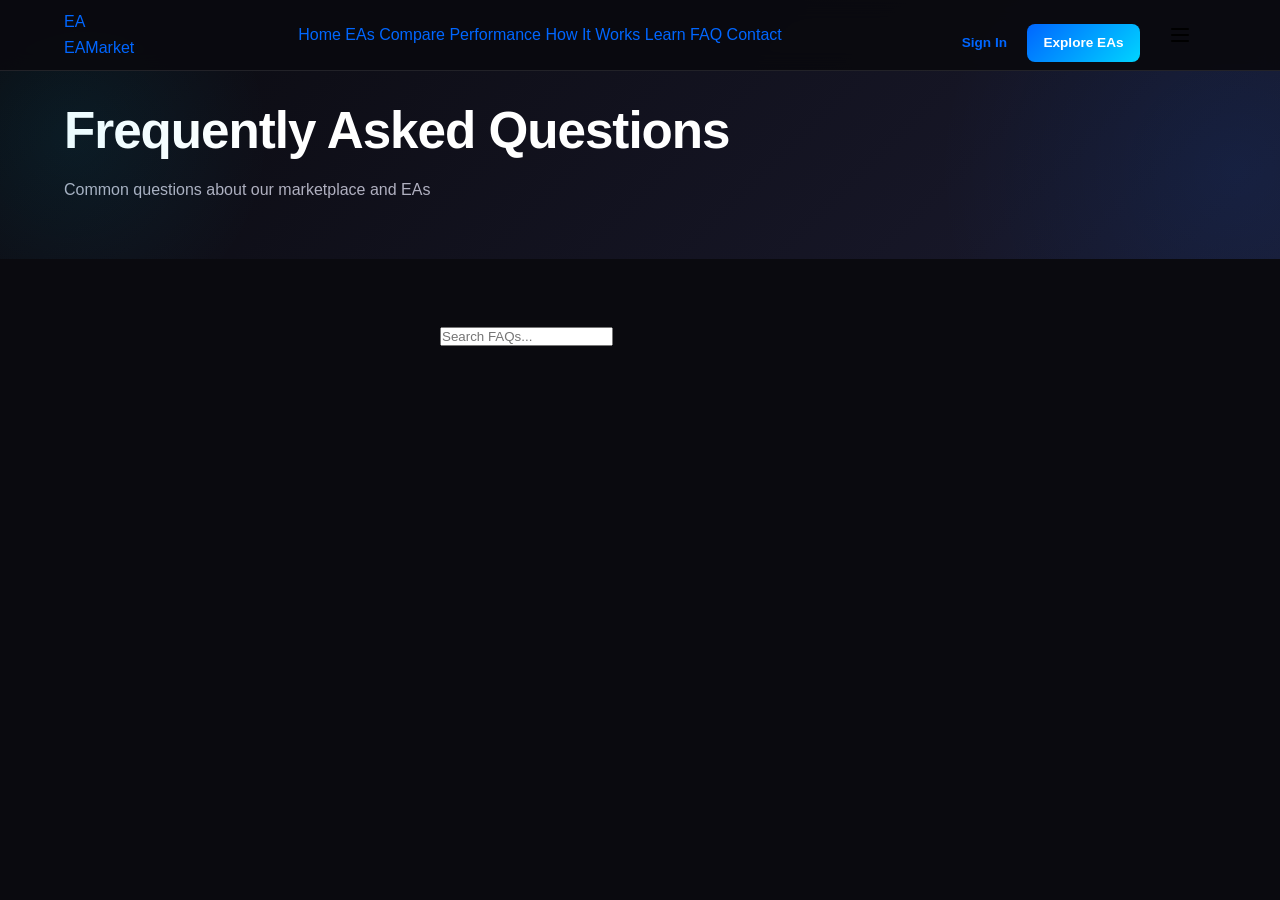
==== faq.html @ bbe986e0 "Create faq.html" ====
<!DOCTYPE html>
<html lang="en">
<head>
    <meta charset="UTF-8">
    <meta name="viewport" content="width=device-width, initial-scale=1.0">
    <title>FAQ - EA Marketplace</title>
    <meta name="description" content="Frequently asked questions about our Expert Advisors.">
    <link rel="stylesheet" href="css/style.css">
    <link rel="stylesheet" href="css/components.css">
</head>
<body>
    <!-- Navigation -->
    <nav class="navbar" id="navbar">
        <div class="container navbar-container">
            <div class="navbar-brand">
                <a href="index.html" class="flex items-center gap-2">
                    <div class="navbar-logo">EA</div>
                    <span class="navbar-brand-text">EAMarket</span>
                </a>
            </div>
            
            <div class="navbar-menu" id="navbarMenu">
                <a href="index.html" class="navbar-link">Home</a>
                <a href="eas.html" class="navbar-link">EAs</a>
                <a href="compare.html" class="navbar-link">Compare</a>
                <a href="performance.html" class="navbar-link">Performance</a>
                <a href="how-it-works.html" class="navbar-link">How It Works</a>
                <a href="learn.html" class="navbar-link">Learn</a>
                <a href="faq.html" class="navbar-link">FAQ</a>
                <a href="contact.html" class="navbar-link">Contact</a>
            </div>
            
            <div class="navbar-actions">
                <a href="account/dashboard.html" class="btn btn-ghost btn-sm" data-sign-in>Sign In</a>
                <a href="eas.html" class="btn btn-primary btn-sm">Explore EAs</a>
                <button class="btn btn-ghost btn-icon mobile-menu-toggle">
                    <svg width="24" height="24" viewBox="0 0 24 24" fill="none">
                        <path d="M4 6h16M4 12h16M4 18h16" stroke="currentColor" stroke-width="2" stroke-linecap="round"/>
                    </svg>
                </button>
            </div>
        </div>
    </nav>

    <!-- FAQ Header -->
    <section class="hero" style="padding-top:100px;padding-bottom:40px;">
        <div class="container">
            <h1>Frequently Asked Questions</h1>
            <p class="text-secondary">Common questions about our marketplace and EAs</p>
        </div>
    </section>

    <!-- FAQ Section -->
    <section class="section">
        <div class="container">
            <div class="search-input mb-8" style="max-width:400px;margin:0 auto;">
                <input type="text" id="faqSearch" placeholder="Search FAQs..." oninput="filterFAQs()">
            </div>
            
            <div class="faq-list" id="faqList">
                <!-- FAQs loaded dynamically -->
            </div>
        </div>
    </section>

    <!-- Footer -->
    <footer class="footer">
        <div class="container">
            <div class="footer-bottom">
                <p class
---- css/style.css ----
/* Global Styles */
:root {
    --primary: #0066FF;
    --primary-dark: #0052CC;
    --secondary: #00D4FF;
    --success: #00C853;
    --warning: #FFB300;
    --danger: #FF1744;
    --dark: #0A0A0F;
    --dark-secondary: #1A1A2E;
    --dark-tertiary: #16213E;
    --text-primary: #FFFFFF;
    --text-secondary: #B0B0C0;
    --text-muted: #808090;
    --border: rgba(255, 255, 255, 0.1);
    --border-light: rgba(255, 255, 255, 0.05);
    --glass: rgba(26, 26, 46, 0.7);
    --gradient-primary: linear-gradient(135deg, #0066FF 0%, #00D4FF 100%);
    --gradient-dark: linear-gradient(135deg, #0A0A0F 0%, #1A1A2E 100%);
    --shadow-sm: 0 2px 8px rgba(0, 0, 0, 0.3);
    --shadow-md: 0 4px 16px rgba(0, 0, 0, 0.4);
    --shadow-lg: 0 8px 32px rgba(0, 0, 0, 0.5);
    --radius-sm: 8px;
    --radius-md: 12px;
    --radius-lg: 20px;
    --radius-xl: 28px;
    --spacing-xs: 4px;
    --spacing-sm: 8px;
    --spacing-md: 16px;
    --spacing-lg: 24px;
    --spacing-xl: 32px;
    --spacing-2xl: 48px;
    --spacing-3xl: 64px;
    --font-family: 'Inter', -apple-system, BlinkMacSystemFont, 'Segoe UI', Roboto, sans-serif;
    --transition: all 0.3s cubic-bezier(0.4, 0, 0.2, 1);
}

* {
    margin: 0;
    padding: 0;
    box-sizing: border-box;
}

html {
    scroll-behavior: smooth;
}

body {
    font-family: var(--font-family);
    background: var(--dark);
    color: var(--text-primary);
    line-height: 1.6;
    overflow-x: hidden;
}

/* Typography */
h1, h2, h3, h4, h5, h6 {
    font-weight: 700;
    line-height: 1.2;
    margin-bottom: var(--spacing-md);
}

h1 {
    font-size: clamp(2rem, 4vw, 3.5rem);
    letter-spacing: -0.02em;
}

h2 {
    font-size: clamp(1.5rem, 3vw, 2.5rem);
    letter-spacing: -0.01em;
}

h3 {
    font-size: clamp(1.2rem, 2vw, 1.5rem);
}

p {
    color: var(--text-secondary);
    margin-bottom: var(--spacing-md);
}

a {
    color: var(--primary);
    text-decoration: none;
    transition: var(--transition);
}

a:hover {
    color: var(--secondary);
}

/* Container */
.container {
    max-width: 1200px;
    margin: 0 auto;
    padding: 0 var(--spacing-lg);
    position: relative;
}

/* Navigation */
.navbar {
    position: fixed;
    top: 0;
    left: 0;
    right: 0;
    z-index: 1000;
    background: rgba(10, 10, 15, 0.95);
    backdrop-filter: blur(10px);
    border-bottom: 1px solid var(--border);
    transition: var(--transition);
}

.navbar .container {
    display: flex;
    align-items: center;
    justify-content: space-between;
    height: 70px;
}

.logo {
    display: flex;
    align-items: center;
    gap: var(--spacing-sm);
    font-weight: 700;
    font-size: 1.25rem;
    color: var(--text-primary);
}

.logo svg {
    border-radius: var(--radius-sm);
}

.nav-links {
    display: flex;
    gap: var(--spacing-lg);
    align-items: center;
}

.nav-links a {
    color: var(--text-secondary);
    font-size: 0.9rem;
    font-weight: 500;
    position: relative;
}

.nav-links a::after {
    content: '';
    position: absolute;
    bottom: -4px;
    left: 0;
    width: 0;
    height: 2px;
    background: var(--gradient-primary);
    transition: var(--transition);
}

.nav-links a:hover::after {
    width: 100%;
}

.nav-actions {
    display: flex;
    gap: var(--spacing-sm);
    align-items: center;
}

.mobile-menu-toggle {
    display: none;
    flex-direction: column;
    gap: 4px;
    background: none;
    border: none;
    cursor: pointer;
    padding: var(--spacing-sm);
}

.mobile-menu-toggle span {
    width: 24px;
    height: 2px;
    background: var(--text-primary);
    transition: var(--transition);
}

/* Hero Section */
.hero {
    padding: 120px 0 var(--spacing-3xl);
    background: var(--gradient-dark);
    position: relative;
    overflow: hidden;
}

.hero::before {
    content: '';
    position: absolute;
    top: -50%;
    right: -20%;
    width: 600px;
    height: 600px;
    background: radial-gradient(circle, rgba(0, 102, 255, 0.1) 0%, transparent 70%);
    animation: float 20s infinite;
}

.hero::after {
    content: '';
    position: absolute;
    bottom: -30%;
    left: -10%;
    width: 400px;
    height: 400px;
    background: radial-gradient(circle, rgba(0, 212, 255, 0.08) 0%, transparent 70%);
    animation: float 15s infinite reverse;
}

@keyframes float {
    0%, 100% { transform: translate(0, 0); }
    50% { transform: translate(-30px, -30px); }
}

.hero-content {
    display: grid;
    grid-template-columns: 1fr 1fr;
    gap: var(--spacing-3xl);
    align-items: center;
    position: relative;
    z-index: 1;
}

.hero-badge {
    display: inline-block;
    padding: var(--spacing-sm) var(--spacing-md);
    background: var(--glass);
    border: 1px solid var(--border);
    border-radius: 50px;
    font-size: 0.85rem;
    font-weight: 500;
    margin-bottom: var(--spacing-lg);
    backdrop-filter: blur(10px);
}

.gradient-text {
    background: var(--gradient-primary);
    -webkit-background-clip: text;
    -webkit-text-fill-color: transparent;
    background-clip: text;
}

.hero-subtitle {
    font-size: 1.2rem;
    color: var(--text-secondary);
    margin: var(--spacing-lg) 0;
}

.hero-cta {
    display: flex;
    gap: var(--spacing-md);
    margin: var(--spacing-xl) 0;
}

.hero-stats {
    display: flex;
    gap: var(--spacing-xl);
    margin-top: var(--spacing-2xl);
}

.stat {
    text-align: center;
}

.stat strong {
    display: block;
    font-size: 1.75rem;
    font-weight: 700;
    background: var(--gradient-primary);
    -webkit-background-clip: text;
    -webkit-text-fill-color: transparent;
    background-clip: text;
}

.stat span {
    font-size: 0.85rem;
    color: var(--text-muted);
}

.hero-visual {
    position: relative;
}

.dashboard-preview {
    background: var(--glass);
    border: 1px solid var(--border);
    border-radius: var(--radius-lg);
    padding: var(--spacing-lg);
    backdrop-filter: blur(20px);
    box-shadow: var(--shadow-lg);
    animation: slideIn 1s ease-out;
}

@keyframes slideIn {
    from {
        opacity: 0;
        transform: translateY(30px);
    }
    to {
        opacity: 1;
        transform: translateY(0);
    }
}

.preview-header {
    display: flex;
    align-items: center;
    justify-content: space-between;
    margin-bottom: var(--spacing-lg);
}

.preview-dots {
    display: flex;
    gap: 4px;
}

.preview-dots span {
    width: 10px;
    height: 10px;
    border-radius: 50%;
}

.preview-dots span:nth-child(1) { background: var(--danger); }
.preview-dots span:nth-child(2) { background: var(--warning); }
.preview-dots span:nth-child(3) { background: var(--success); }

.preview-chart {
    height: 200px;
    margin-bottom: var(--spacing-lg);
}

.preview-stats {
    display: grid;
    grid-template-columns: repeat(3, 1fr);
    gap: var(--spacing-md);
}

.preview-stats div {
    text-align: center;
    padding: var(--spacing-md);
    background: rgba(255, 255, 255, 0.05);
    border-radius: var(--radius-sm);
}

.preview-stats label {
    display: block;
    font-size: 0.8rem;
    color: var(--text-muted);
    margin-bottom: var(--spacing-xs);
}

.preview-stats strong {
    font-size: 1.25rem;
    color: var(--secondary);
}

/* Product Grid */
.product-grid {
    display: grid;
    grid-template-columns: repeat(auto-fit, minmax(300px, 1fr));
    gap: var(--spacing-lg);
    margin-top: var(--spacing-xl);
}

.product-card {
    background: var(--dark-secondary);
    border: 1px solid var(--border);
    border-radius: var(--radius-md);
    overflow: hidden;
    transition: var(--transition);
    cursor: pointer;
}

.product-card:hover {
    transform: translateY(-4px);
    box-shadow: var(--shadow-lg);
    border-color: var(--primary);
}

.product-image {
    height: 200px;
    background: var(--gradient-dark);
    position: relative;
    overflow: hidden;
}

.product-image img {
    width: 100%;
    height: 100%;
    object-fit: cover;
}

.product-badge {
    position: absolute;
    top: var(--spacing-md);
    right: var(--spacing-md);
    padding: var(--spacing-xs) var(--spacing-sm);
    background: var(--primary);
    color: white;
    border-radius: var(--radius-sm);
    font-size: 0.8rem;
    font-weight: 600;
}

.product-content {
    padding: var(--spacing-lg);
}

.product-title {
    font-size: 1.2rem;
    margin-bottom: var(--spacing-sm);
}

.product-metrics {
    display: grid;
    grid-template-columns: repeat(3, 1fr);
    gap: var(--spacing-sm);
    margin: var(--spacing-md) 0;
}

.metric {
    text-align: center;
    padding: var(--spacing-sm);
    background: rgba(255, 255, 255, 0.05);
    border-radius: var(--radius-sm);
}

.metric label {
    display: block;
    font-size: 0.75rem;
    color: var(--text-muted);
}

.metric strong {
    font-size: 1rem;
    color: var(--text-primary);
}

.metric.positive strong { color: var(--success); }
.metric.warning strong { color: var(--warning); }
.metric.negative strong { color: var(--danger); }

.product-price {
    font-size: 1.5rem;
    font-weight: 700;
    margin: var(--spacing-md) 0;
}

.product-actions {
    display: flex;
    gap: var(--spacing-sm);
    margin-top: var(--spacing-md);
}

/* Buttons */
.btn {
    display: inline-flex;
    align-items: center;
    gap: var(--spacing-sm);
    padding: var(--spacing-md) var(--spacing-lg);
    border-radius: var(--radius-sm);
    font-weight: 600;
    font-size: 0.9rem;
    cursor: pointer;
    transition: var(--transition);
    border: none;
    position: relative;
    overflow: hidden;
}

.btn::before {
    content: '';
    position: absolute;
    top: 50%;
    left: 50%;
    width: 0;
    height: 0;
    border-radius: 50%;
    background: rgba(255, 255, 255, 0.2);
    transform: translate(-50%, -50%);
    transition: width 0.6s, height 0.6s;
}

.btn:hover::before {
    width: 300px;
    height: 300px;
}

.btn-primary {
    background: var(--gradient-primary);
    color: white;
}

.btn-primary:hover {
    box-shadow: 0 4px 16px rgba(0, 102, 255, 0.4);
    transform: translateY(-2px);
}

.btn-outline {
    background: transparent;
    color: var(--text-primary);
    border: 1px solid var(--border);
}

.btn-outline:hover {
    border-color: var(--primary);
    background: rgba(0, 102, 255, 0.1);
}

.btn-lg {
    padding: var(--spacing-md) var(--spacing-xl);
    font-size: 1rem;
}

.btn-sm {
    padding: var(--spacing-sm) var(--spacing-md);
    font-size: 0.85rem;
}

/* Sections */
.section {
    padding: var(--spacing-3xl) 0;
    position: relative;
}

.dark-section {
    background: var(--dark-secondary);
}

.gray-section {
    background: var(--dark-tertiary);
}

.section-header {
    text-align: center;
    margin-bottom: var(--spacing-2xl);
}

.section-header h2 {
    margin-bottom: var(--spacing-sm);
}

.section-header p {
    color: var(--text-muted);
    font-size: 1.1rem;
}

/* Feature Cards */
.features-grid {
    display: grid;
    grid-template-columns: repeat(auto-fit, minmax(280px, 1fr));
    gap: var(--spacing-lg);
}

.feature-card {
    background: var(--dark-tertiary);
    border: 1px solid var(--border);
    border-radius: var(--radius-md);
    padding: var(--spacing-xl);
    transition: var(--transition);
    position: relative;
    overflow: hidden;
}

.feature-card::before {
    content: '';
    position: absolute;
    top: 0;
    left: 0;
    right: 0;
    height: 3px;
    background: var(--gradient-primary);
    opacity: 0;
    transition: var(--transition);
}

.feature-card:hover {
    transform: translateY(-4px);
    box-shadow: var(--shadow-md);
    border-color: var(--primary);
}

.feature-card:hover::before {
    opacity: 1;
}

.feature-icon {
    font-size: 2.5rem;
    margin-bottom: var(--spacing-md);
}

/* Steps */
.steps {
    display: grid;
    grid-template-columns: repeat(auto-fit, minmax(250px, 1fr));
    gap: var(--spacing-xl);
    position: relative;
}

.steps::before {
    content: '';
    position: absolute;
    top: 50%;
    left: 0;
    right: 0;
    height: 2px;
    background: linear-gradient(90deg, transparent, var(--border), transparent);
    z-index: 0;
}

.step {
    text-align: center;
    position: relative;
    z-index: 1;
    padding: var(--spacing-lg);
}

.step-number {
    width: 48px;
    height: 48px;
    background: var(--gradient-primary);
    color: white;
    border-radius: 50%;
    display: flex;
    align-items: center;
    justify-content: center;
    font-weight: 700;
    font-size: 1.25rem;
    margin: 0 auto var(--spacing-md);
    box-shadow: 0 4px 12px rgba(0, 102, 255, 0.3);
}

/* Performance Tabs */
.performance-tabs {
    display: flex;
    gap: var(--spacing-sm);
    justify-content: center;
    margin-bottom: var(--spacing-xl);
}

.tab {
    padding: var(--spacing-sm) var(--spacing-lg);
    background: var(--dark-secondary);
    border: 1px solid var(--border);
    border-radius: var(--radius-sm);
    color: var(--text-secondary);
    cursor: pointer;
    transition: var(--transition);
}

.tab:hover {
    border-color: var(--primary);
}

.tab.active {
    background: var(--gradient-primary);
    color: white;
    border-color: transparent;
}

.performance-chart {
    height: 300px;
    margin-bottom: var(--spacing-lg);
}

/* Risk Disclaimer */
.risk-banner {
    background: linear-gradient(135deg, #3A0CA3 0%, #7209B7 100%);
    padding: var(--spacing-2xl) 0;
}

.risk-content {
    max-width: 800px;
    margin: 0 auto;
    text-align: center;
}

.risk-content h3 {
    color: var(--warning);
}

.risk-disclaimer {
    background: rgba(255, 179, 0, 0.1);
    border: 1px solid rgba(255, 179, 0, 0.3);
    border-radius: var(--radius-sm);
    padding: var(--spacing-md);
    margin-top: var(--spacing-lg);
    text-align: center;
}

.risk-disclaimer strong {
    color: var(--warning);
}

/* Chat Widget */
.chat-widget {
    position: fixed;
    bottom: var(--spacing-lg);
    right: var(--spacing-lg);
    width: 350px;
    max-width: calc(100vw - 32px);
    background: var(--dark-secondary);
    border: 1px solid var(--border);
    border-radius: var(--radius-md);
    box-shadow: var(--shadow-lg);
    z-index: 999;
    overflow: hidden;
    transition: var(--transition);
}

.chat-widget.minimized .chat-body,
.chat-widget.minimized .chat-input {
    display: none;
}

.chat-header {
    display: flex;
    align-items: center;
    justify-content: space-between;
    padding: var(--spacing-md);
    background: var(--gradient-dark);
    cursor: pointer;
    border-bottom: 1px solid var(--border);
}

.chat-header-info {
    display: flex;
    align-items: center;
    gap: var(--spacing-sm);
}

.online-dot {
    width: 8px;
    height: 8px;
    background: var(--success);
    border-radius: 50%;
    animation: pulse 2s infinite;
}

@keyframes pulse {
    0%, 100% { opacity: 1; }
    50% { opacity: 0.5; }
}

.chat-toggle {
    font-size: 1.5rem;
    color: var(--text-muted);
}

.chat-body {
    height: 300px;
    overflow-y: auto;
    padding: var(--spacing-md);
    background: var(--dark);
}

.message {
    margin-bottom: var(--spacing-md);
    display: flex;
}

.message.sent {
    justify-content: flex-end;
}

.message-content {
    max-width: 80%;
    padding: var(--spacing-sm) var(--spacing-md);
    border-radius: var(--radius-md);
    position: relative;
}

.message.received .message-content {
    background: var(--dark-tertiary);
    border: 1px solid var(--border);
    border-bottom-left-radius: var(--radius-xs);
}

.message.sent .message-content {
    background: var(--gradient-primary);
    border-bottom-right-radius: var(--radius-xs);
}

.message-time {
    font-size: 0.7rem;
    color: var(--text-muted);
    margin-top: var(--spacing-xs);
    display: block;
}

.chat-input {
    display: flex;
    gap: var(--spacing-sm);
    padding: var(--spacing-md);
    background: var(--dark-secondary);
    border-top: 1px solid var(--border);
}

.chat-input input {
    flex: 1;
    background: var(--dark);
    border: 1px solid
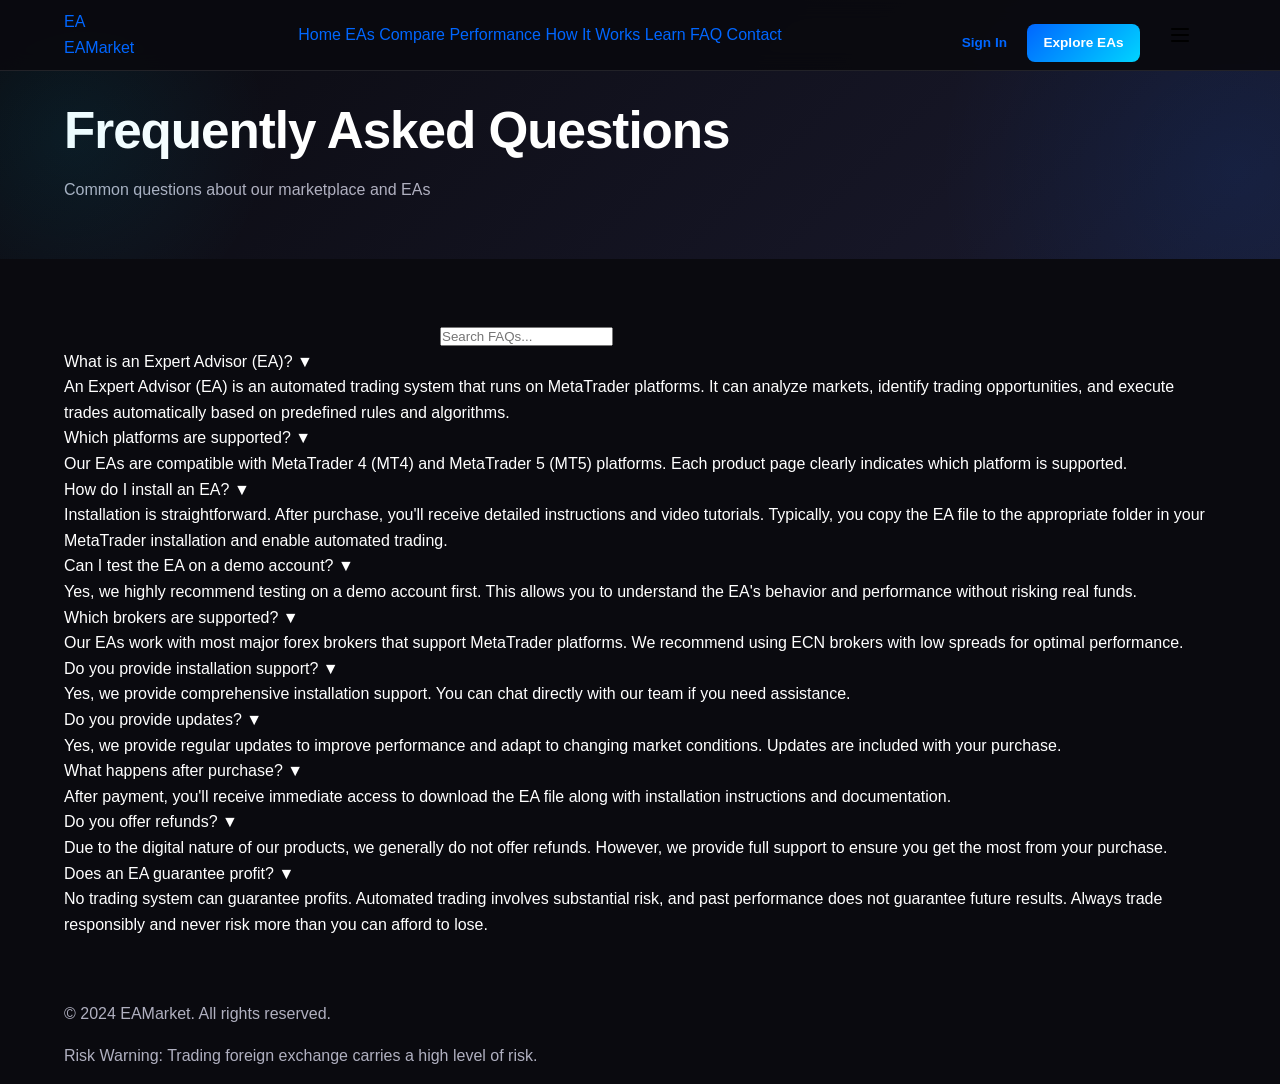
==== commit 8dc8eef1: "Update faq.html" ====
--- a/faq.html
+++ b/faq.html
@@ -67,4 +67,53 @@
     <footer class="footer">
         <div class="container">
             <div class="footer-bottom">
-                <p class
+                <p class="footer-bottom-text">© 2024 EAMarket. All rights reserved.</p>
+                <p class="footer-risk">Risk Warning: Trading foreign exchange carries a high level of risk.</p>
+            </div>
+        </div>
+    </footer>
+
+    <script src="js/data.js"></script>
+    <script src="js/utils.js"></script>
+    <script src="js/app.js"></script>
+    
+    <script>
+        function loadFAQs(searchTerm = '') {
+            const faqList = document.getElementById('faqList');
+            if (!faqList) return;
+            
+            let faqs = DEMO_DATA.faqs;
+            
+            if (searchTerm) {
+                faqs = faqs.filter(faq => 
+                    faq.question.toLowerCase().includes(searchTerm.toLowerCase()) ||
+                    faq.answer.toLowerCase().includes(searchTerm.toLowerCase())
+                );
+            }
+            
+            faqList.innerHTML = faqs.map(faq => `
+                <div class="faq-item">
+                    <div class="faq-question" onclick="toggleFaq(this)">
+                        <span>${faq.question}</span>
+                        <span class="faq-icon">▼</span>
+                    </div>
+                    <div class="faq-answer">${faq.answer}</div>
+                </div>
+            `).join('');
+        }
+        
+        function toggleFaq(element) {
+            element.parentElement.classList.toggle('active');
+        }
+        
+        function filterFAQs() {
+            const searchTerm = document.getElementById('faqSearch').value;
+            loadFAQs(searchTerm);
+        }
+        
+        document.addEventListener('DOMContentLoaded', function() {
+            loadFAQs();
+        });
+    </script>
+</body>
+</html>
